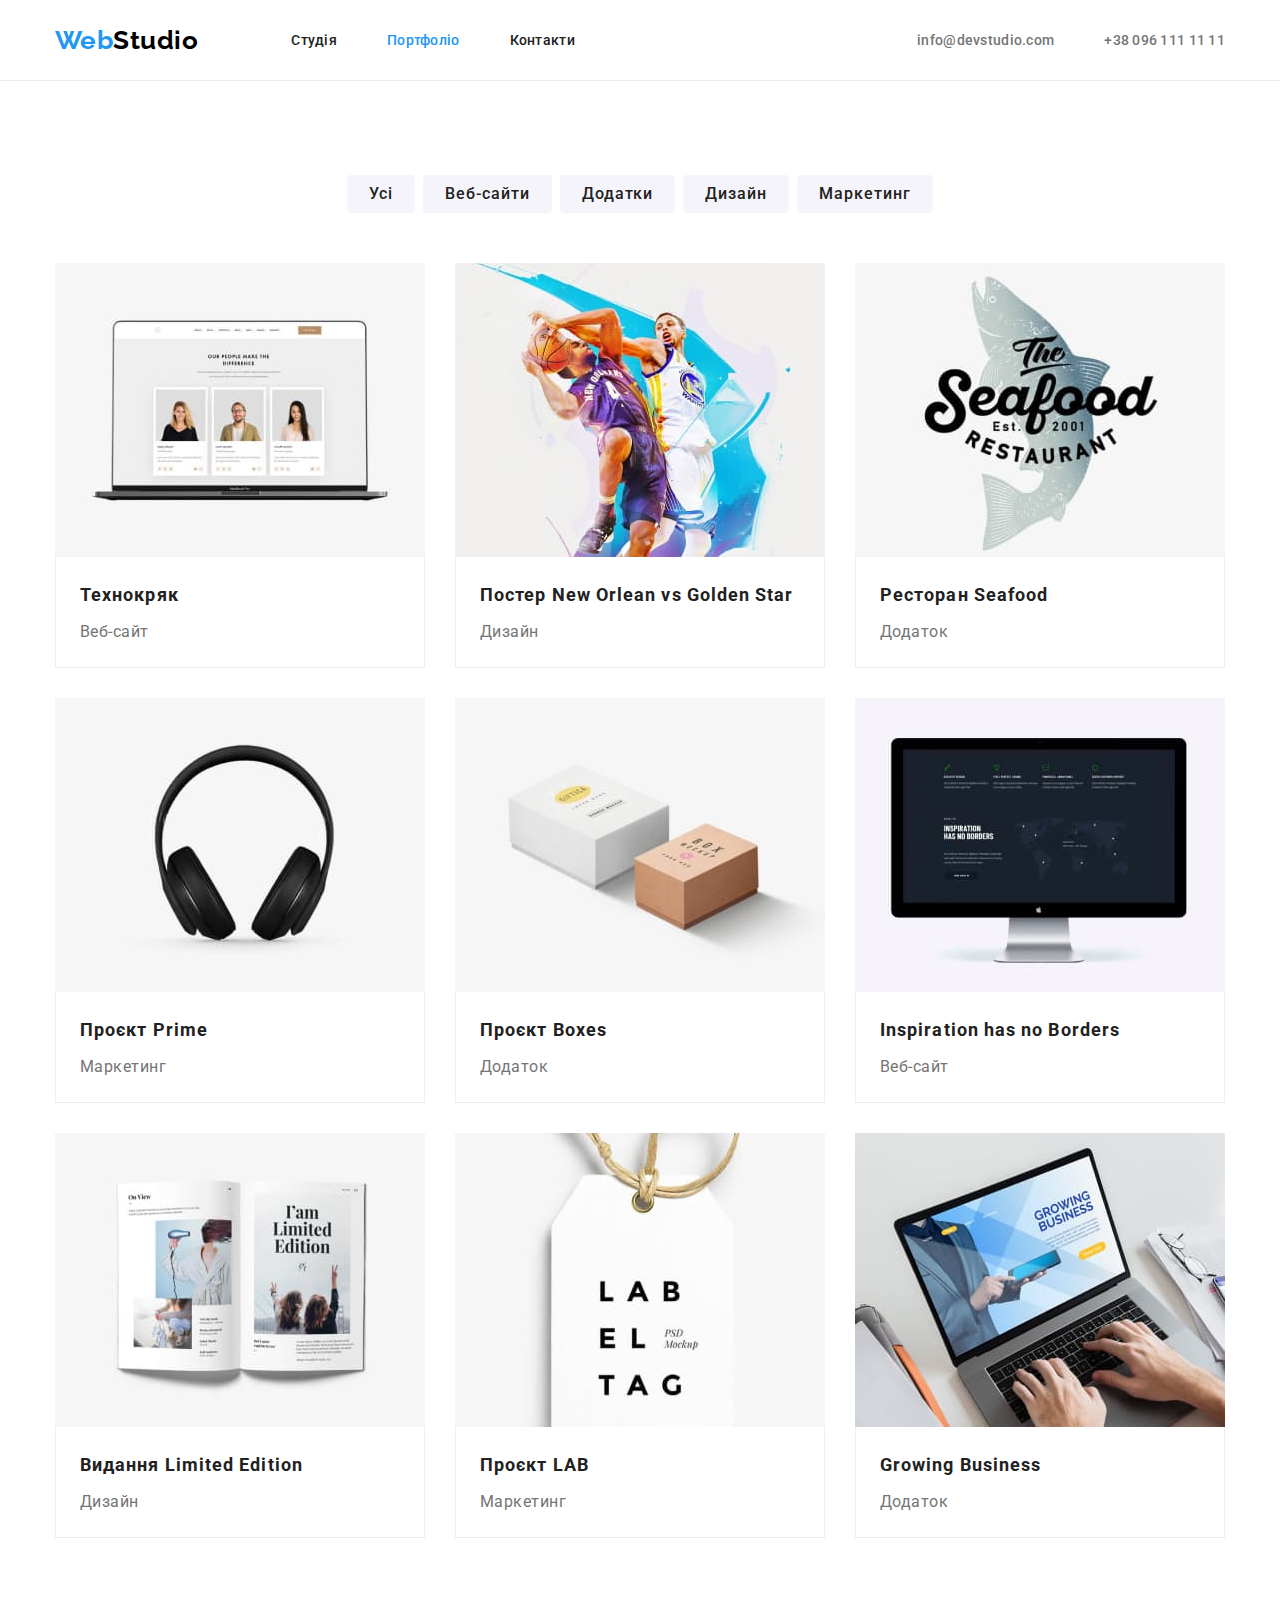
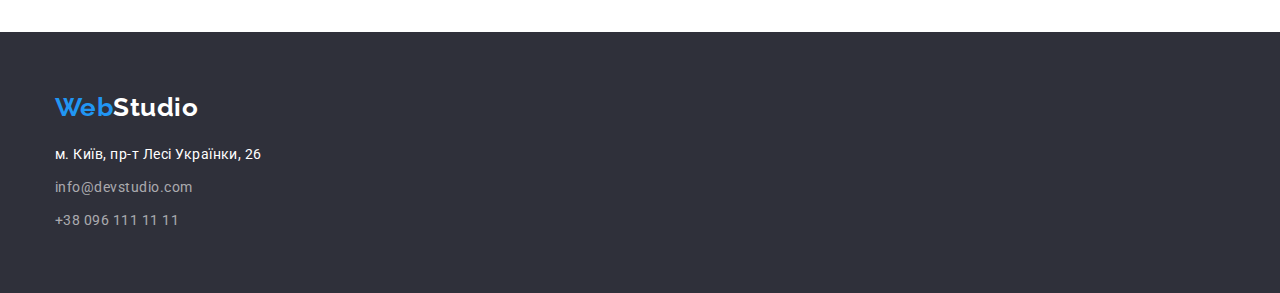
==== portfolio.html @ 10064e94 "Додано ДЗ № 3" ====
<!DOCTYPE html>
<html lang="uk">

<head>
    <meta charset="UTF-8">
    <meta http-equiv="X-UA-Compatible" content="IE=edge">
    <meta name="viewport" content="width=device-width, initial-scale=1.0">
    <title>Портфоліо</title>
    <link href="https://fonts.googleapis.com/css2?family=Raleway:wght@700&family=Roboto:wght@400;500;700;900&display=swap"
        rel="stylesheet">
    <link rel="stylesheet" href="https://cdnjs.cloudflare.com/ajax/libs/modern-normalize/1.1.0/modern-normalize.min.css">
    <link rel="stylesheet" href="./css/style.css">
</head>

<body>
    <header>
        <div class="container main-nav">
            <nav class="main-nav">            
                <a class="site-logo link" href="./index.html"> <span class="logo">Web</span>Studio</a>
                <ul class="site-nav list">
                    <li class="item"><a href="./index.html" class="link">Студія</a></li>
                    <li class="item"><a href="./portfolio.html" class="link current">Портфоліо</a></li>
                    <li class="item"><a href="" class="link">Контакти</a></li>
                </ul>
            </nav>
           
            <ul class="contacts list">
                <li class="item"><a href="mailto:info@devstudio.com" class="link">info@devstudio.com</a></li>
                <li class="item"><a href="tel:+380961111111" class="link">+38 096 111 11 11</a></li>  
            </ul> 
        </div>    
    </header>

    <main>        
        <section class="section">
            <div class="container">
                <h1 class="visually-hidden">Наші проекти</h1>
                <!-- Фільтри -->
                <ul class="filters list">
                    <li class="item"><button type="button" class="button secondary">Усі</button></li>
                    <li class="item"><button type="button" class="button secondary">Веб-сайти</button></li>
                    <li class="item"><button type="button" class="button secondary">Додатки</button></li>
                    <li class="item"><button type="button" class="button secondary">Дизайн</button></li>
                    <li class="item"><button type="button" class="button secondary">Маркетинг</button></li>

                </ul>
                <!-- Портфоліо -->
                <ul class="projects list">
                    <li class="item">
                        <a href="" class="link">
                            <img src="./images/port1.jpg" alt="ноутбук з сайтом" width="370" height="294">
                            <div class="project">
                                <h2 class="title">Технокряк</h2>
                                <p class="text">Веб-сайт</p>
                            </div>
                        </a>
                    </li>
                    <li class="item">
                        <a href="" class="link">
                            <img src="./images/port2.jpg" alt="баскетболісти з м'ячем" width="370" height="294">
                            <div class="project">
                                <h2 class="title">Постер New Orlean vs Golden Star</h2>
                                <p class="text">Дизайн</p>
                            </div>
                        </a>
                    </li>
                    <li class="item">
                        <a href="" class="link">
                            <img src="./images/port3.jpg" alt="риба за назвою ресторану" width="370" height="294">
                            <div class="project">
                                <h2 class="title">Ресторан Seafood</h2>
                                <p class="text">Додаток</p>
                            </div>
                        </a>
                    </li>
                    <li class="item">
                        <a href="" class="link">
                            <img src="./images/port4.jpg" alt="навушники" width="370" height="294">
                            <div class="project">
                                <h2 class="title">Проєкт Prime</h2>
                                <p class="text">Маркетинг</p>
                            </div>
                        </a>
                    </li>
                    <li class="item">
                        <a href="" class="link">
                            <img src="./images/port5.jpg" alt="коробки" width="370" height="294">
                            <div class="project">
                                <h2 class="title">Проєкт Boxes</h2>
                                <p class="text">Додаток</p>
                            </div>
                        </a>
                    </li>
                    <li class="item">
                        <a href="" class="link">
                            <img src="./images/port6.jpg" alt="монітор" width="370" height="294">
                            <div class="project">
                                <h2 lang="en" class="title">Inspiration has no Borders</h2>
                                <p class="text">Веб-сайт</p>
                            </div>
                        </a>
                    </li>
                    <li class="item">
                        <a href="" class="link">
                            <img src="./images/port7.jpg" alt="журнал" width="370" height="294">
                            <div class="project">
                                <h2 class="title">Видання Limited Edition</h2>
                                <p class="text">Дизайн</p>
                            </div>
                        </a>
                    </li>
                    <li class="item">
                        <a href="" class="link">
                            <img src="./images/port8.jpg" alt="бірка" width="370" height="294">
                            <div class="project">
                                <h2 class="title">Проєкт LAB</h2>
                                <p class="text">Маркетинг</p>
                            </div>
                        </a>
                    </li>
                    <li class="item">
                        <a href="" class="link">
                            <img src="./images/port9.jpg" alt="людина за ноутбуком з сайтом" width="370" height="294">
                            <div class="project">
                                <h2 lang="en" class="title">Growing Business</h2>
                                <p class="text">Додаток</p>
                            </div>
                        </a>
                    </li>
                </ul>
            </div>
        </section>        
    </main>

    <footer class="footer">
        <div class="container">
            <a class="logo-footer link" href="./index.html"> <span class="logo">Web</span>Studio</a>
            <address>
                <ul class="list">
                    <li class="item"><a class="address link" href="https://goo.gl/maps/Ljtp2W8DD5nZZjgz7" target="_blank"
                            rel="noopener noreferrer">м. Київ, пр-т Лесі Українки, 26</a></li>
                    <li class="item"><a class="contacts-footer link" href="mailto:info@devstudio.com">info@devstudio.com</a>
                    </li>
                    <li class="item"><a class="contacts-footer link" href="tel:+380961111111">+38 096 111 11 11</a></li>
                </ul>
            </address>
        </div>
    </footer>
</body>

</html>
---- css/style.css ----
/* основний колір тексту #212121; */
/* додатовий колір тексту background: #757575; */
/* акцент background: #2196F3; */
/* текст героя background: #FFFFFF; */

/* основний колір фону #F5F5F5; */
/* додатковий колір фону #F5F4FA; */
/* фон героя і футера #2F303A; */

:root {
    --prymary-text-color:#757575;
    --title-text-color: #212121;
    --accent-color: #2196F3;
    --hero-text: #FFFFFF;
    --prymary-bgc: #FFFFFF;
    --secondary-bgc: #F5F4FA;
    --bgc-hero-footer: #2F303A;
}

body {
    color: var(--prymary-text-color);
    background-color: var(--prymary-bgc);
    font-family: 'Roboto', sans-serif;
    font-weight: 400;
    letter-spacing: 0.03em;
}

.list {
    list-style: none;
    margin: 0;
    padding: 0;    
}

h1,
h2,
h3,
h4,
h5,
h6,
p,
ul {
    margin-top: 0;
    margin-bottom: 0;
}

img {
    display: block;
    max-width: 100%;
    height: auto;
}

.container {
    width: 1200px;
    padding: 0 15px;
    margin: 0 auto;
}

.visually-hidden {
    position: absolute;
    width: 1px;
    height: 1px;
    margin: -1px;
    border: 0;
    padding: 0;
    white-space: nowrap;
    clip-path: inset(100%);
    clip: rect(0 0 0 0);
    overflow: hidden;
}

/* Стилі для header */
header { 
    border-bottom: 1px solid #ECECEC;
}

/* Лого */
.site-logo {
    margin-right: 93px;

    font-family: 'Raleway', sans-serif;
    color: #000000;
    font-weight: 700;
    font-size: 26px;
    line-height: 1.19;
    text-decoration: none;
}

.logo {
    color: var(--accent-color);    
    font-family: 'Raleway', sans-serif;
}

/* Навігація по сайту */
.main-nav {
    display: flex;
    align-items: center;
}

.site-nav {
    display: flex;
}

.site-nav .item:not(:last-child) {
    margin-right: 50px;
}

.site-nav .link {
    display: block;
    padding-top: 32px;
    padding-bottom: 32px;

    color: var(--title-text-color);
    font-weight: 500;
    font-size: 14px;
    line-height: 16px;
    letter-spacing: 0.02em;
    text-decoration: none;
}

.site-nav .link:hover, 
.site-nav .link:focus {
    color: var(--accent-color);
}

.site-nav .link.current {
    color: var(--accent-color);
}

/* Контакти */
.contacts {
    display: flex;
    margin-left: auto;
}

.contacts .item + .item {
    margin-left: 50px;
}

.contacts .link {
    padding-top: 32px;
    padding-bottom: 32px;

    color: var(--prymary-text-color);
    font-style: normal;
    font-weight: 500;
    font-size: 14px;
    line-height: 1.14;
    letter-spacing: 0.02em;
    text-decoration: none;
}

.contacts .link:hover,
.contacts .link:focus {
    color: var(--accent-color);
}

/* Кнопки */
.button {
    display: inline-block;
    border-radius: 4px;

    color: var(--hero-text);
    background-color: var(--accent-color);
    font-family: inherit;
    font-weight: 700;
    font-size: 16px;
    line-height: 1.88;
    align-items: center;
    text-align: center;
    letter-spacing: 0.06em;
    cursor: pointer
}

.button.primary {    
    padding: 10px 32px;
    min-width: 216px;
    border: transparent;
}

.button.primary:hover,
.button.primary:focus {
    background-color: #188CE8;
}


.button.secondary {
    padding: 6px 22px;
    border: transparent;

    color: var(--title-text-color);
    background-color: var(--secondary-bgc);
    font-weight: 500;
    font-size: 16px;
    line-height: 1.62;
    cursor: pointer
}

.button.secondary:hover,
.button.secondary:focus {
    color: var(--hero-text);
    background-color: var(--accent-color);
}


/* Стилі для Студія */
/* Герой */
.hero {
    background-color: #2F303A;
    text-align: center;
    padding-top: 200px;
    padding-bottom: 200px;
}

.hero-title {
    margin-top: 0;
    margin-bottom: 30px;
    max-width: 696px;
    margin-left: auto;
    margin-right: auto;

    color: var(--hero-text);    
    font-weight: 900;
    font-size: 44px;
    line-height: 1.36;
    text-align: center;
    letter-spacing: 0.06em;
    text-transform: uppercase;
}

/* Секція */
.section {
    padding-top: 94px;
    padding-bottom: 94px;
}

.section-title {
    margin-top: 0;
    margin-bottom: 50px;

    color: var(--title-text-color);
    font-weight: 700;
    font-size: 36px;
    line-height: 1.17;
    text-align: center;
}

/* Переваги */
.features {
    display: flex;
}

.features .item {
    flex-basis: calc((100% - 90px) / 4);
}

.features .item:not(:last-child) {
    margin-right: 30px;
}

.features .title {
    margin-bottom: 10px;
    color: var(--title-text-color);
    font-weight: 700;
    font-size: 14px;
    line-height: 1.14;
}

.features .text {
    width: 270px;
    font-size: 14px;
    line-height: 1.71;
}

/* Чим ми займаємося */
.section.about {
    padding-top: 0;
}

.work-list {
    display: flex;
}

.work-list .item {
    flex-basis: calc((100% - 60px) / 3);
}

.work-list .item:not(:last-child) {
    margin-right: 30px;
}

/* Команда */
.team {
    background-color: var(--secondary-bgc);
}

.teams {
    display: flex;    
}

.teams .item {
    flex-basis: calc((100% - 90px) / 4);
    background-color: var(--prymary-bgc);
}

.teams .item:not(:last-child) {
    margin-right: 30px;    
}

.team-members {
    padding-top: 30px;
    padding-bottom: 30px;
}

.teams .title {
    padding-bottom: 10px;

    color: var(--title-text-color);
    font-weight: 500;
    font-size: 16px;
    line-height: 1.19;
    text-align: center;
}

.teams .text {
    font-size: 16px;
    line-height: 1.19;
    text-align: center;
}

/* Портфоліо */
/* Фільтри */
.filters {
    margin-bottom: 50px;
    display: flex;
    justify-content:center;

    text-align: center;
}

.filters .item {
    margin-right: 8px;
}

.filters .item:last-child {
    margin-right: 0;
}

/* Проекти */
.projects {
    display: flex;
    flex-wrap: wrap;
}

.projects .item {
    margin-right: 30px;
    margin-bottom: 30px;
    flex-basis: calc((100% - 60px) / 3);
}

.projects .item:nth-child(3n) {
    margin-right: 0;
}

.projects .item:nth-last-child(-n + 3) {
    margin-bottom: 0;
}

.projects .link {
    flex-basis: calc((100% - 90px) / 4);

    text-decoration: none;    
}

.projects .project {
    padding: 20px 24px;
    border-bottom: 1px solid #EEEEEE;
    border-left: 1px solid #EEEEEE;
    border-right: 1px solid #EEEEEE;
}

.projects .title {
    margin-bottom: 4px;

    color: var(--title-text-color);
    font-weight: 700;
    font-size: 18px;
    line-height: 2;
    letter-spacing: 0.06em;
}

.projects .text {
    color: var(--prymary-text-color);
    font-size: 16px;
    line-height: 1.88;    
}

/* Footer */
.footer {
    padding-top: 60px;
    padding-bottom: 60px;

    background-color: var(--bgc-hero-footer);
}

.logo-footer {
    display: inline-block;      
    margin-bottom: 20px;

    color: #FFFFFF;
    font-family: 'Raleway', sans-serif;
    font-weight: 700;
    font-size: 26px;
    line-height: 1.19;
    text-decoration: none;
}

.footer .item + .item {
    margin-top: 9px;
}

.address {
    color: var(--hero-text);
    font-style: normal;
    font-size: 14px;
    line-height: 1.71;
    text-decoration: none;
}

.contacts-footer {
    color: rgba(255, 255, 255, 0.6);
    font-style: normal;
    font-size: 14px;
    line-height: 1.71;
    text-decoration: none;
}

.address:hover,
.address:focus,
.contacts-footer:hover,
.contacts-footer:focus {
    color: var(--accent-color);
}
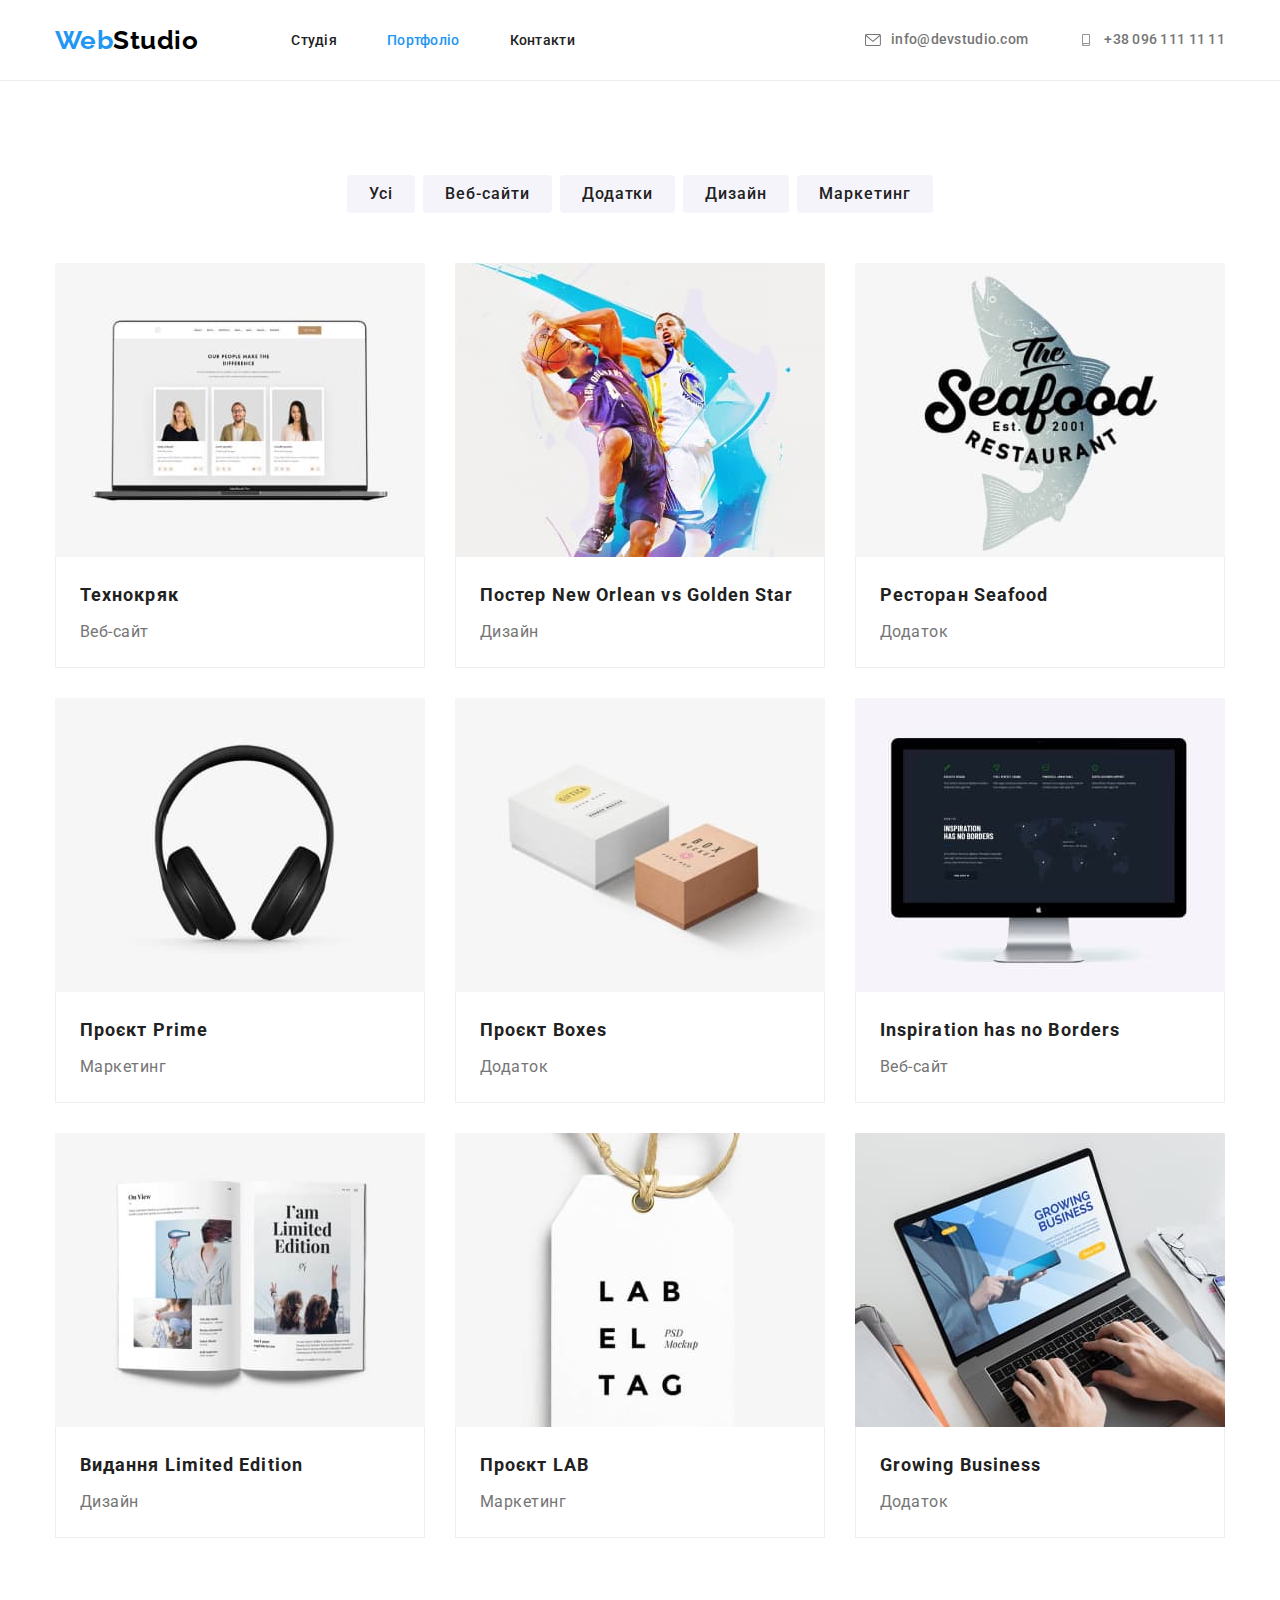
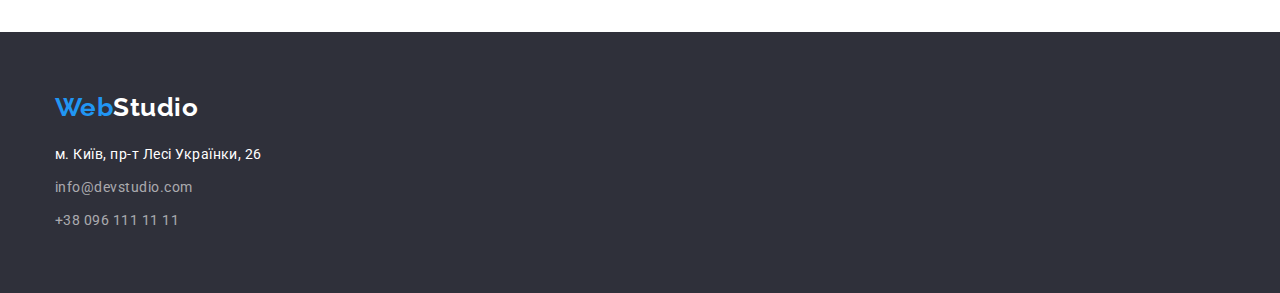
==== commit 9152fcf0: "Додано header в Портфоліо" ====
--- a/portfolio.html
+++ b/portfolio.html
@@ -25,9 +25,23 @@
             </nav>
            
             <ul class="contacts list">
-                <li class="item"><a href="mailto:info@devstudio.com" class="link">info@devstudio.com</a></li>
-                <li class="item"><a href="tel:+380961111111" class="link">+38 096 111 11 11</a></li>  
-            </ul> 
+                <li class="item">
+                    <a href="mailto:info@devstudio.com" class="link">
+                        <svg class="icon" width="16" height="12">
+                            <use href="./images/icons.svg#icon-envelope"></use>
+                        </svg>
+                        info@devstudio.com
+                    </a>
+                </li>
+                <li class="item">
+                    <a href="tel:+380961111111" class="link">
+                        <svg class="icon" width="16" height="12">
+                            <use href="./images/icons.svg#icon-smartphone"></use>
+                        </svg>
+                        +38 096 111 11 11
+                    </a>
+                </li>
+            </ul>
         </div>    
     </header>
 
--- a/css/style.css
+++ b/css/style.css
@@ -68,12 +68,12 @@
     overflow: hidden;
 }
 
-/* Стилі для header */
+/* ----------------------Стилі для header--------------------------- */
 header { 
     border-bottom: 1px solid #ECECEC;
 }
 
-/* Лого */
+/* ----------------------------Лого--------------------------------- */
 .site-logo {
     margin-right: 93px;
 
@@ -90,7 +90,7 @@
     font-family: 'Raleway', sans-serif;
 }
 
-/* Навігація по сайту */
+/* -----------------------Навігація по сайту------------------------ */
 .main-nav {
     display: flex;
     align-items: center;
@@ -126,7 +126,7 @@
     color: var(--accent-color);
 }
 
-/* Контакти */
+/* --------------------------Контакти------------------------------- */
 .contacts {
     display: flex;
     margin-left: auto;
@@ -137,6 +137,8 @@
 }
 
 .contacts .link {
+    display: flex;
+    align-items: center;
     padding-top: 32px;
     padding-bottom: 32px;
 
@@ -149,12 +151,17 @@
     text-decoration: none;
 }
 
+.contacts .link .icon {
+    margin-right: 10px;
+    fill: currentColor;
+}
+
 .contacts .link:hover,
 .contacts .link:focus {
     color: var(--accent-color);
 }
 
-/* Кнопки */
+/* --------------------------Кнопки------------------------------- */
 .button {
     display: inline-block;
     border-radius: 4px;
@@ -175,6 +182,7 @@
     padding: 10px 32px;
     min-width: 216px;
     border: transparent;
+    box-shadow: 0px 4px 4px rgba(0, 0, 0, 0.15);
 }
 
 .button.primary:hover,
@@ -203,10 +211,13 @@
 
 
 /* Стилі для Студія */
-/* Герой */
+/* ----------------------------Герой------------------------------- */
 .hero {
-    background-color: #2F303A;
-    text-align: center;
+    background-image: linear-gradient(rgba(47, 48, 58, 0.4), rgba(47, 48, 58, 0.4)), url(../images/hero.jpg);
+    background-repeat: no-repeat;
+    background-size: 1600px;
+    background-position: center;    
+    text-align: center;  
     padding-top: 200px;
     padding-bottom: 200px;
 }
@@ -215,8 +226,10 @@
     margin-top: 0;
     margin-bottom: 30px;
     max-width: 696px;
+    
     margin-left: auto;
     margin-right: auto;
+    align-items: center;
 
     color: var(--hero-text);    
     font-weight: 900;
@@ -227,7 +240,7 @@
     text-transform: uppercase;
 }
 
-/* Секція */
+/* --------------------------Секція------------------------------- */
 .section {
     padding-top: 94px;
     padding-bottom: 94px;
@@ -244,7 +257,7 @@
     text-align: center;
 }
 
-/* Переваги */
+/* --------------------------Переваги------------------------------- */
 .features {
     display: flex;
 }
@@ -271,7 +284,7 @@
     line-height: 1.71;
 }
 
-/* Чим ми займаємося */
+/* ------------------------Чим ми займаємося------------------------- */
 .section.about {
     padding-top: 0;
 }
@@ -288,7 +301,7 @@
     margin-right: 30px;
 }
 
-/* Команда */
+/* ---------------------------Команда-------------------------------- */
 .team {
     background-color: var(--secondary-bgc);
 }
@@ -327,8 +340,8 @@
     text-align: center;
 }
 
-/* Портфоліо */
-/* Фільтри */
+/* ------Портфоліо------- */
+
 .filters {
     margin-bottom: 50px;
     display: flex;
@@ -345,7 +358,7 @@
     margin-right: 0;
 }
 
-/* Проекти */
+/* ---------------------------Проекти-------------------------------- */
 .projects {
     display: flex;
     flex-wrap: wrap;
@@ -394,7 +407,7 @@
     line-height: 1.88;    
 }
 
-/* Footer */
+/* ---------------------------Footer-------------------------------- */
 .footer {
     padding-top: 60px;
     padding-bottom: 60px;
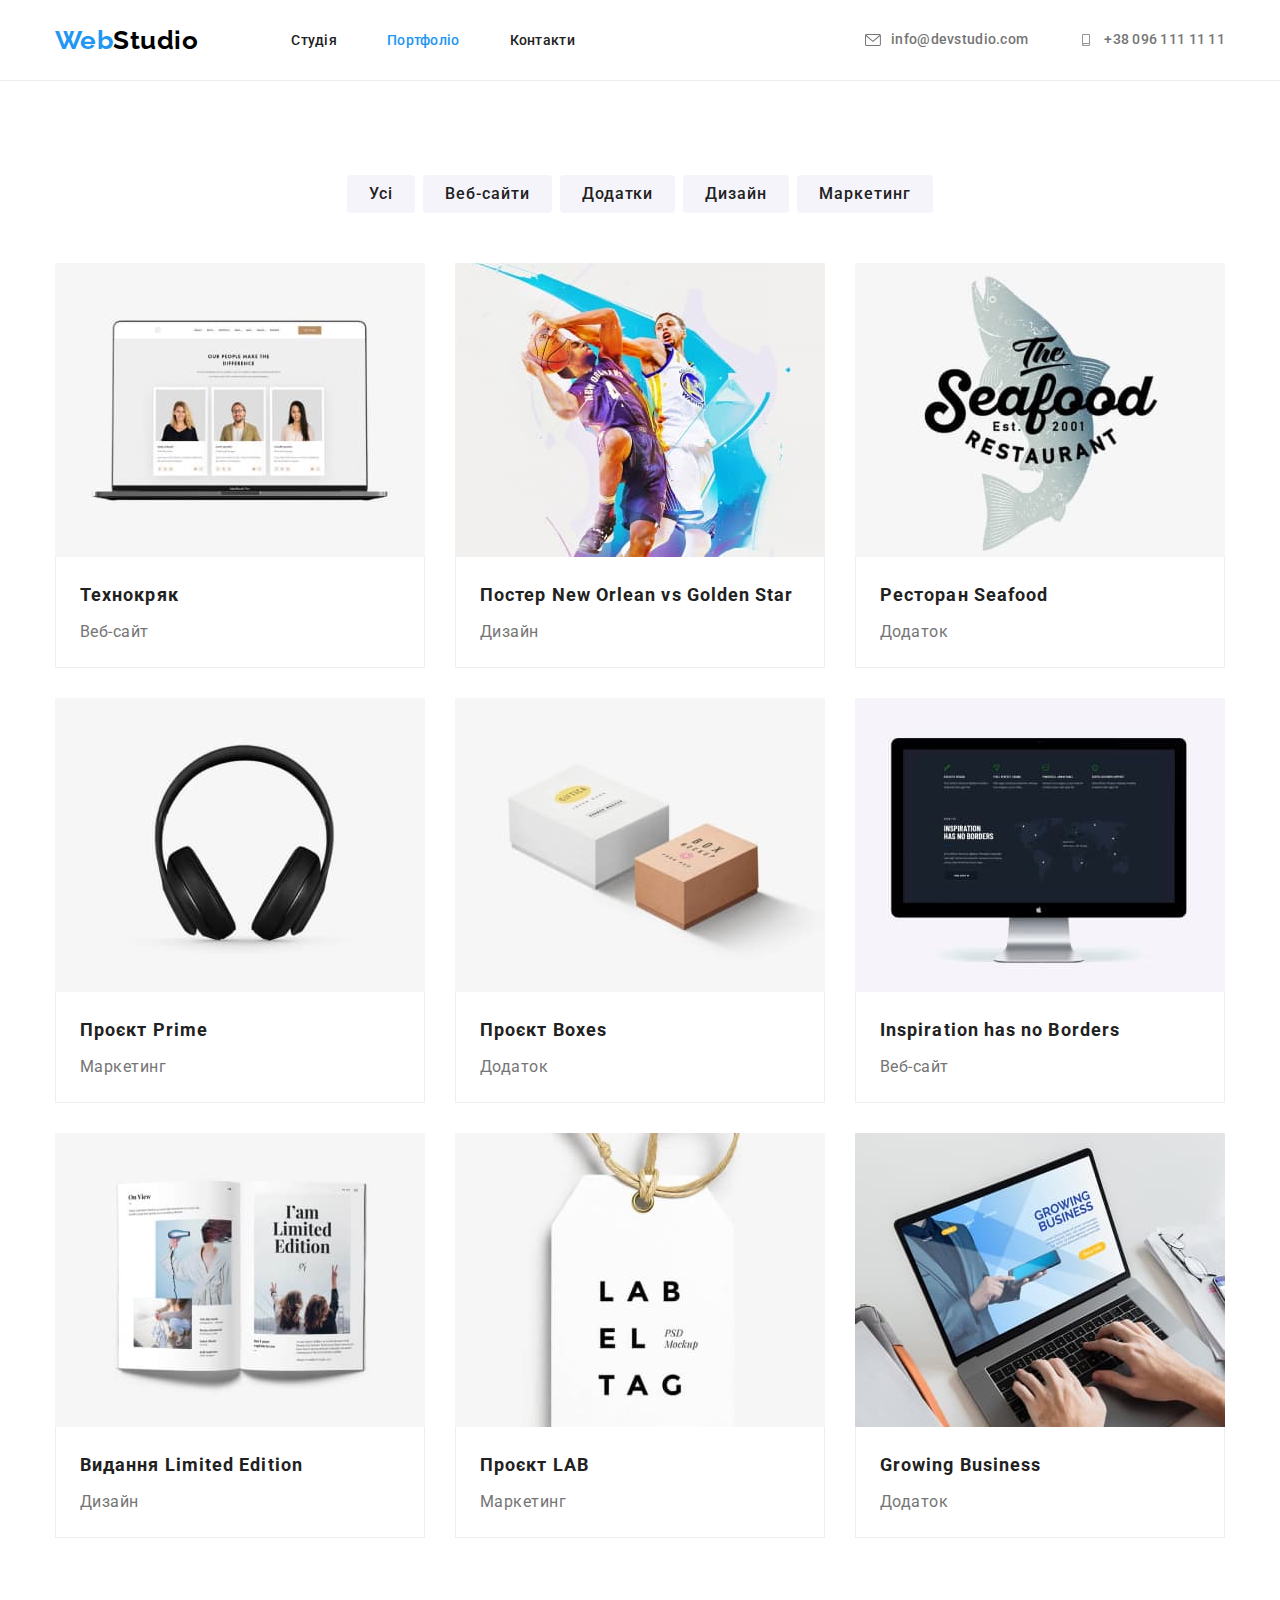
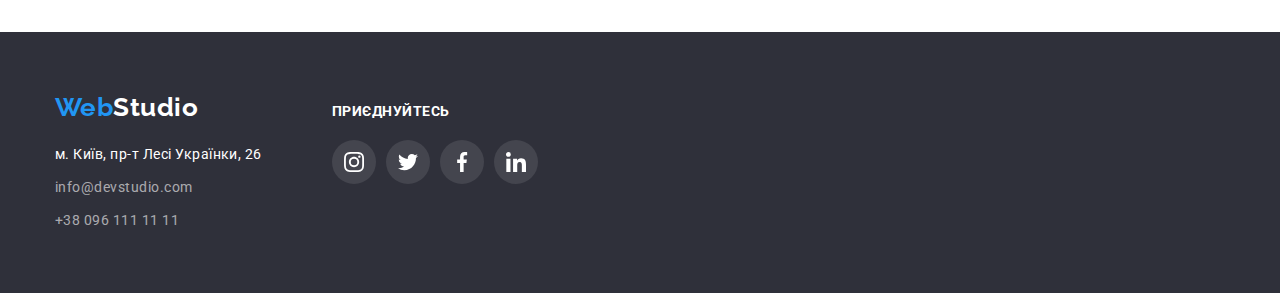
==== commit 5183907b: "Додано Footer до Портфоліо" ====
--- a/portfolio.html
+++ b/portfolio.html
@@ -26,7 +26,7 @@
            
             <ul class="contacts list">
                 <li class="item">
-                    <a href="mailto:info@devstudio.com" class="link">
+                    <a href="mailto:info@devstudio.com" class="link" aria-label="Електронна пошта">
                         <svg class="icon" width="16" height="12">
                             <use href="./images/icons.svg#icon-envelope"></use>
                         </svg>
@@ -34,7 +34,7 @@
                     </a>
                 </li>
                 <li class="item">
-                    <a href="tel:+380961111111" class="link">
+                    <a href="tel:+380961111111" class="link" aria-label="Телефон">
                         <svg class="icon" width="16" height="12">
                             <use href="./images/icons.svg#icon-smartphone"></use>
                         </svg>
@@ -146,20 +146,60 @@
         </section>        
     </main>
 
-    <footer class="footer">
-        <div class="container">
-            <a class="logo-footer link" href="./index.html"> <span class="logo">Web</span>Studio</a>
-            <address>
-                <ul class="list">
-                    <li class="item"><a class="address link" href="https://goo.gl/maps/Ljtp2W8DD5nZZjgz7" target="_blank"
-                            rel="noopener noreferrer">м. Київ, пр-т Лесі Українки, 26</a></li>
-                    <li class="item"><a class="contacts-footer link" href="mailto:info@devstudio.com">info@devstudio.com</a>
-                    </li>
-                    <li class="item"><a class="contacts-footer link" href="tel:+380961111111">+38 096 111 11 11</a></li>
-                </ul>
-            </address>
-        </div>
-    </footer>
+        <!------------------------ Footer ------------------------------->
+        <footer class="footer">
+            <div class="container">
+                <ul class="footer-list list">
+                    <li>
+                        <a class="logo-footer link" href="./index.html"> <span class="logo">Web</span>Studio</a>
+                        <address>
+                            <ul class="list">
+                                <li class="item"><a class="address link" href="https://goo.gl/maps/Ljtp2W8DD5nZZjgz7"
+                                        target="_blank" rel="noopener noreferrer">м. Київ, пр-т Лесі Українки, 26</a></li>
+                                <li class="item"><a class="contacts-footer link"
+                                        href="mailto:info@devstudio.com">info@devstudio.com</a>
+                                </li>
+                                <li class="item"><a class="contacts-footer link" href="tel:+380961111111">+38 096 111 11 11</a>
+                                </li>
+                            </ul>
+                        </address>
+                    </li>
+                    <li class="join">
+                        <h3 class="title">приєднуйтесь</h3>
+                        <ul class="join-link list">
+                            <li class="join-item">
+                                <a href="" class="soc-link" target="_blank" rel="noopener noreferrer" aria-label="Твітер">
+                                    <svg class="soc-icon" width="20" height="20">
+                                        <use href="./images/icons.svg#icon-instagram"></use>
+                                    </svg>
+                                </a>
+                            </li>
+                            <li class="join-item">
+                                <a href="" class="soc-link" target="_blank" rel="noopener noreferrer" aria-label="Твітер">
+                                    <svg class="soc-icon" width="20" height="20">
+                                        <use href="./images/icons.svg#icon-twitter"></use>
+                                    </svg>
+                                </a>
+                            </li>
+                            <li class="join-item">
+                                <a href="" class="soc-link" target="_blank" rel="noopener noreferrer" aria-label="Фейсбук">
+                                    <svg class="soc-icon" width="20" height="20">
+                                        <use href="./images/icons.svg#icon-facebook"></use>
+                                    </svg>
+                                </a>
+                            </li>
+                            <li class="join-item">
+                                <a href="" class="soc-link" target="_blank" rel="noopener noreferrer" aria-label="Лінкедін">
+                                    <svg class="soc-icon" width="20" height="20">
+                                        <use href="./images/icons.svg#icon-linkedin"></use>
+                                    </svg>
+                                </a>
+                            </li>
+                        </ul>
+                    </li>
+                </ul>
+            </div>
+        </footer>
 </body>
 
 </html>--- a/css/style.css
+++ b/css/style.css
@@ -270,6 +270,17 @@
     margin-right: 30px;
 }
 
+.features .icon-features {
+    width: 270px;
+    height: 120px;
+    margin-bottom: 30px;
+    display: inline-flex;
+    justify-content: center;
+    align-items: center;
+
+    background-color: #F5F4FA;
+}
+
 .features .title {
     margin-bottom: 10px;
     color: var(--title-text-color);
@@ -311,6 +322,9 @@
 }
 
 .teams .item {
+    box-shadow: 0px 1px 3px rgba(0, 0, 0, 0.12), 0px 1px 1px rgba(0, 0, 0, 0.14), 0px 2px 1px rgba(0, 0, 0, 0.2);
+    border-radius: 0px 0px 4px 4px;
+
     flex-basis: calc((100% - 90px) / 4);
     background-color: var(--prymary-bgc);
 }
@@ -338,10 +352,85 @@
     font-size: 16px;
     line-height: 1.19;
     text-align: center;
-}
-
-/* ------Портфоліо------- */
-
+    margin-bottom: 16px;
+}
+
+.team-link {
+    display: flex;
+    justify-content: center;
+    gap: 10px;
+}
+
+.team-item {
+    width: 44px;
+    height: 44px;
+}
+
+.team-item .soc-link {
+    width: 100%;
+    height: 100%;
+    display: flex;
+    justify-content: center;
+    align-items: center;
+    
+    background-color:var(--prymary-bgc);
+    border-radius: 50%;
+}
+
+.team-item .soc-icon {
+    fill: #AFB1B8;
+}
+
+.team-item .soc-link:hover,
+.team-item .soc-link:focus {
+    background-color: var(--accent-color);
+}
+
+.team-item .soc-link:hover .soc-icon,
+.team-item .soc-link:focus .soc-icon {
+    fill: var(--hero-text);
+}
+
+/* ---------------------------Команда-------------------------------- */
+.clients-list {
+    display: flex;
+    justify-content: center;    
+}
+
+.clients-item {
+    border: 1px solid #AFB1B8;
+    border-radius: 4px;
+    padding: 15px 31px;
+
+    flex-basis: calc((100% - 150px) / 6);
+}
+
+.clients-item:not(:last-child) {
+    margin-right: 30px;
+}
+
+.clients-item:hover,
+.clients-item:focus {
+    border: 1px solid var(--accent-color);
+}
+
+.clients-item:hover .clients-logo,
+.clients-item:focus .clients-logo {
+    fill: var(--accent-color);
+}
+
+.clients-link {
+    display: flex;
+    justify-content: center;
+    align-items: center;
+}
+
+.clients-logo {
+    /* margin: 16px 32px; */
+    fill: #AFB1B8;
+}
+
+/* ---------------------------Портфоліо------------------------------- */
 .filters {
     margin-bottom: 50px;
     display: flex;
@@ -415,6 +504,10 @@
     background-color: var(--bgc-hero-footer);
 }
 
+.footer-list {
+    display: flex;
+}
+
 .logo-footer {
     display: inline-block;      
     margin-bottom: 20px;
@@ -432,6 +525,8 @@
 }
 
 .address {
+    margin-right: 70px;
+
     color: var(--hero-text);
     font-style: normal;
     font-size: 14px;
@@ -454,3 +549,49 @@
     color: var(--accent-color);
 }
 
+.join .title {
+    margin-bottom: 20px;
+    margin-top: 12px;
+
+    font-weight: 700;
+        font-size: 14px;
+        line-height: 1.14;
+    text-transform: uppercase;   
+    color: var(--hero-text); 
+}
+
+.join-link {
+    display: flex;
+    justify-content: center;
+    gap: 10px;
+}
+
+.join-item {
+    width: 44px;
+    height: 44px;
+}
+
+.join-item .soc-link {
+    width: 100%;
+    height: 100%;
+    display: flex;
+    justify-content: center;
+    align-items: center;
+
+    background-color: rgba(255, 255, 255, 0.1);;
+    border-radius: 50%;
+}
+
+.join-item .soc-icon {
+    fill: var(--hero-text);
+}
+
+.join-item .soc-link:hover,
+.join-item .soc-link:focus {
+    background-color: var(--accent-color);
+}
+
+.join-item .soc-link:hover .soc-icon,
+.join-item .soc-link:focus .soc-icon {
+    fill: var(--hero-text);
+}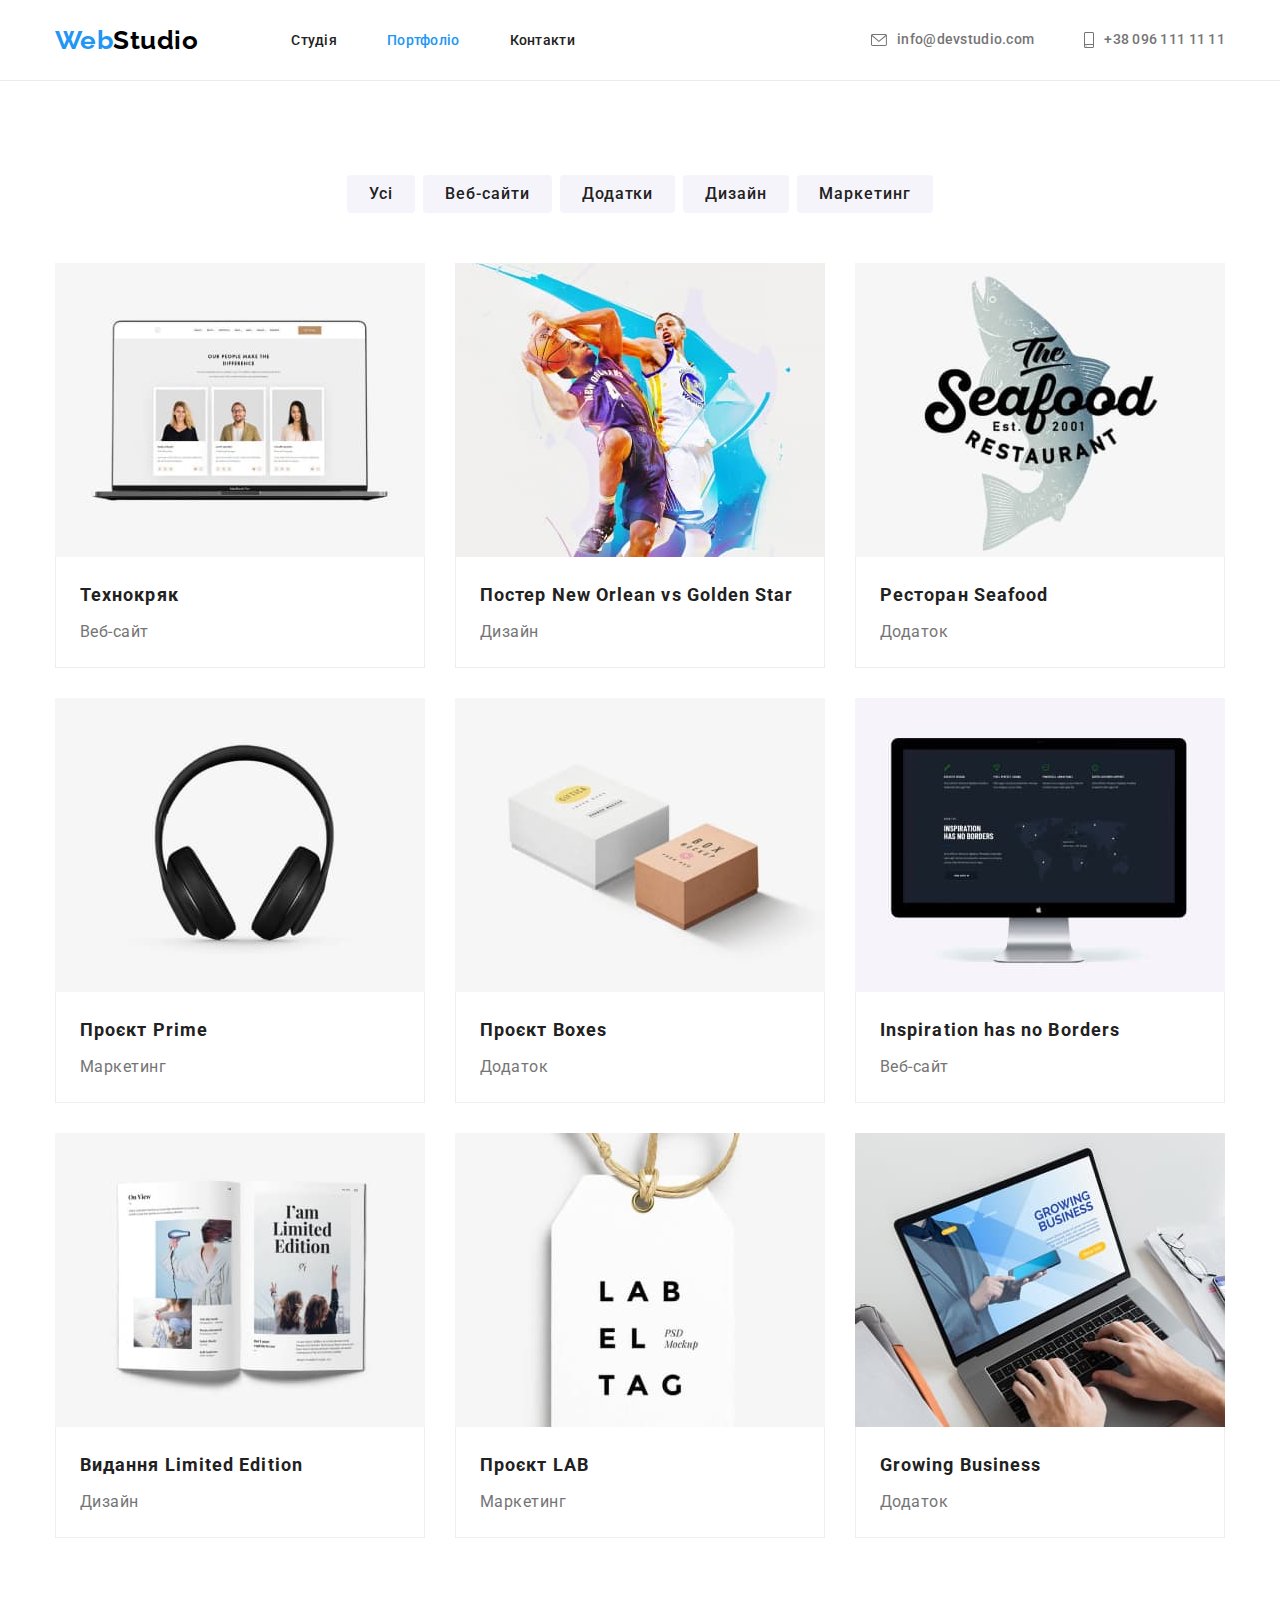
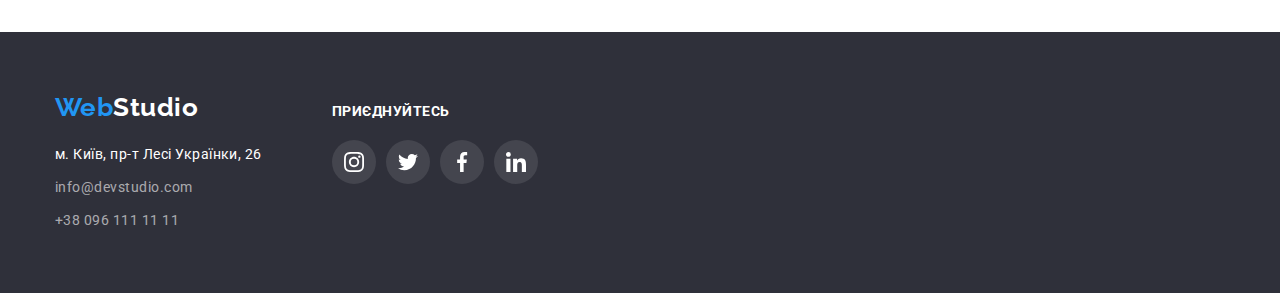
==== commit 9f0b7876: "Виправлено зауваження по ДЗ" ====
--- a/portfolio.html
+++ b/portfolio.html
@@ -22,8 +22,7 @@
                     <li class="item"><a href="./portfolio.html" class="link current">Портфоліо</a></li>
                     <li class="item"><a href="" class="link">Контакти</a></li>
                 </ul>
-            </nav>
-           
+            </nav>           
             <ul class="contacts list">
                 <li class="item">
                     <a href="mailto:info@devstudio.com" class="link" aria-label="Електронна пошта">
@@ -35,7 +34,7 @@
                 </li>
                 <li class="item">
                     <a href="tel:+380961111111" class="link" aria-label="Телефон">
-                        <svg class="icon" width="16" height="12">
+                        <svg class="icon" width="10" height="16">
                             <use href="./images/icons.svg#icon-smartphone"></use>
                         </svg>
                         +38 096 111 11 11
@@ -49,7 +48,8 @@
         <section class="section">
             <div class="container">
                 <h1 class="visually-hidden">Наші проекти</h1>
-                <!-- Фільтри -->
+                <!--------------------- Портфоліо ------------------------>
+                <!---------------------- Фільтри ------------------------->                
                 <ul class="filters list">
                     <li class="item"><button type="button" class="button secondary">Усі</button></li>
                     <li class="item"><button type="button" class="button secondary">Веб-сайти</button></li>
@@ -58,7 +58,7 @@
                     <li class="item"><button type="button" class="button secondary">Маркетинг</button></li>
 
                 </ul>
-                <!-- Портфоліо -->
+                <!---------------------- Проекти ------------------------>                
                 <ul class="projects list">
                     <li class="item">
                         <a href="" class="link">
@@ -168,7 +168,7 @@
                         <h3 class="title">приєднуйтесь</h3>
                         <ul class="join-link list">
                             <li class="join-item">
-                                <a href="" class="soc-link" target="_blank" rel="noopener noreferrer" aria-label="Твітер">
+                                <a href="" class="soc-link" target="_blank" rel="noopener noreferrer" aria-label="Інстаграм">
                                     <svg class="soc-icon" width="20" height="20">
                                         <use href="./images/icons.svg#icon-instagram"></use>
                                     </svg>
--- a/css/style.css
+++ b/css/style.css
@@ -205,8 +205,10 @@
 
 .button.secondary:hover,
 .button.secondary:focus {
+    box-shadow: 0px 3px 1px rgba(0, 0, 0, 0.1), 0px 1px 2px rgba(0, 0, 0, 0.08), 0px 2px 2px rgba(0, 0, 0, 0.12);
+
     color: var(--hero-text);
-    background-color: var(--accent-color);
+        background-color: var(--accent-color);
 }
 
 
@@ -214,9 +216,11 @@
 /* ----------------------------Герой------------------------------- */
 .hero {
     background-image: linear-gradient(rgba(47, 48, 58, 0.4), rgba(47, 48, 58, 0.4)), url(../images/hero.jpg);
-    background-repeat: no-repeat;
-    background-size: 1600px;
-    background-position: center;    
+    background-repeat: no-repeat;    
+    background-position: center;
+    background-size: cover;
+    max-width: 1600px;
+    margin: 0 auto;
     text-align: center;  
     padding-top: 200px;
     padding-bottom: 200px;
@@ -271,7 +275,7 @@
 }
 
 .features .icon-features {
-    width: 270px;
+    width: 100%;
     height: 120px;
     margin-bottom: 30px;
     display: inline-flex;
@@ -374,11 +378,12 @@
     align-items: center;
     
     background-color:var(--prymary-bgc);
+    color: #AFB1B8;
     border-radius: 50%;
 }
 
 .team-item .soc-icon {
-    fill: #AFB1B8;
+    fill: currentColor;
 }
 
 .team-item .soc-link:hover,
@@ -391,46 +396,47 @@
     fill: var(--hero-text);
 }
 
-/* ---------------------------Команда-------------------------------- */
+/* ------------------------Постійні клієнти----------------------------- */
 .clients-list {
     display: flex;
     justify-content: center;    
 }
 
 .clients-item {
+    flex-basis: calc((100% - 150px) / 6);
+}
+
+.clients-item:not(:last-child) {
+    margin-right: 30px;
+}
+
+.clients-link {
+    display: flex;
+    justify-content: center;
+    align-items: center;
+
+    color: #AFB1B8;
     border: 1px solid #AFB1B8;
     border-radius: 4px;
     padding: 15px 31px;
-
-    flex-basis: calc((100% - 150px) / 6);
-}
-
-.clients-item:not(:last-child) {
-    margin-right: 30px;
-}
-
-.clients-item:hover,
-.clients-item:focus {
+}
+
+.clients-link:hover,
+.clients-link:focus {
     border: 1px solid var(--accent-color);
 }
 
-.clients-item:hover .clients-logo,
-.clients-item:focus .clients-logo {
+.clients-logo {
+    fill: currentColor;
+}
+
+.clients-link:hover .clients-logo,
+.clients-link:focus .clients-logo {
     fill: var(--accent-color);
 }
 
-.clients-link {
-    display: flex;
-    justify-content: center;
-    align-items: center;
-}
-
-.clients-logo {
-    /* margin: 16px 32px; */
-    fill: #AFB1B8;
-}
-
 /* ---------------------------Портфоліо------------------------------- */
+/* ----------------------------Фільтри-------------------------------- */
 .filters {
     margin-bottom: 50px;
     display: flex;
@@ -468,9 +474,14 @@
 }
 
 .projects .link {
-    flex-basis: calc((100% - 90px) / 4);
+    display: inline-block;
 
     text-decoration: none;    
+}
+
+.projects .link:hover,
+.projects .link:focus {
+    box-shadow: 0px 1px 1px rgba(0, 0, 0, 0.12), 0px 4px 4px rgba(0, 0, 0, 0.06), 1px 4px 6px rgba(0, 0, 0, 0.16);
 }
 
 .projects .project {
@@ -506,6 +517,7 @@
 
 .footer-list {
     display: flex;
+    align-items: baseline;
 }
 
 .logo-footer {
@@ -551,11 +563,10 @@
 
 .join .title {
     margin-bottom: 20px;
-    margin-top: 12px;
-
+    
     font-weight: 700;
-        font-size: 14px;
-        line-height: 1.14;
+    font-size: 14px;
+    line-height: 1.14;
     text-transform: uppercase;   
     color: var(--hero-text); 
 }
@@ -578,12 +589,13 @@
     justify-content: center;
     align-items: center;
 
-    background-color: rgba(255, 255, 255, 0.1);;
+    background-color: rgba(255, 255, 255, 0.1);
+    color: var(--hero-text);
     border-radius: 50%;
 }
 
-.join-item .soc-icon {
-    fill: var(--hero-text);
+.join-item .soc-icon {    
+    fill: currentColor;
 }
 
 .join-item .soc-link:hover,
@@ -593,5 +605,5 @@
 
 .join-item .soc-link:hover .soc-icon,
 .join-item .soc-link:focus .soc-icon {
-    fill: var(--hero-text);
+    fill: currentColor;
 }